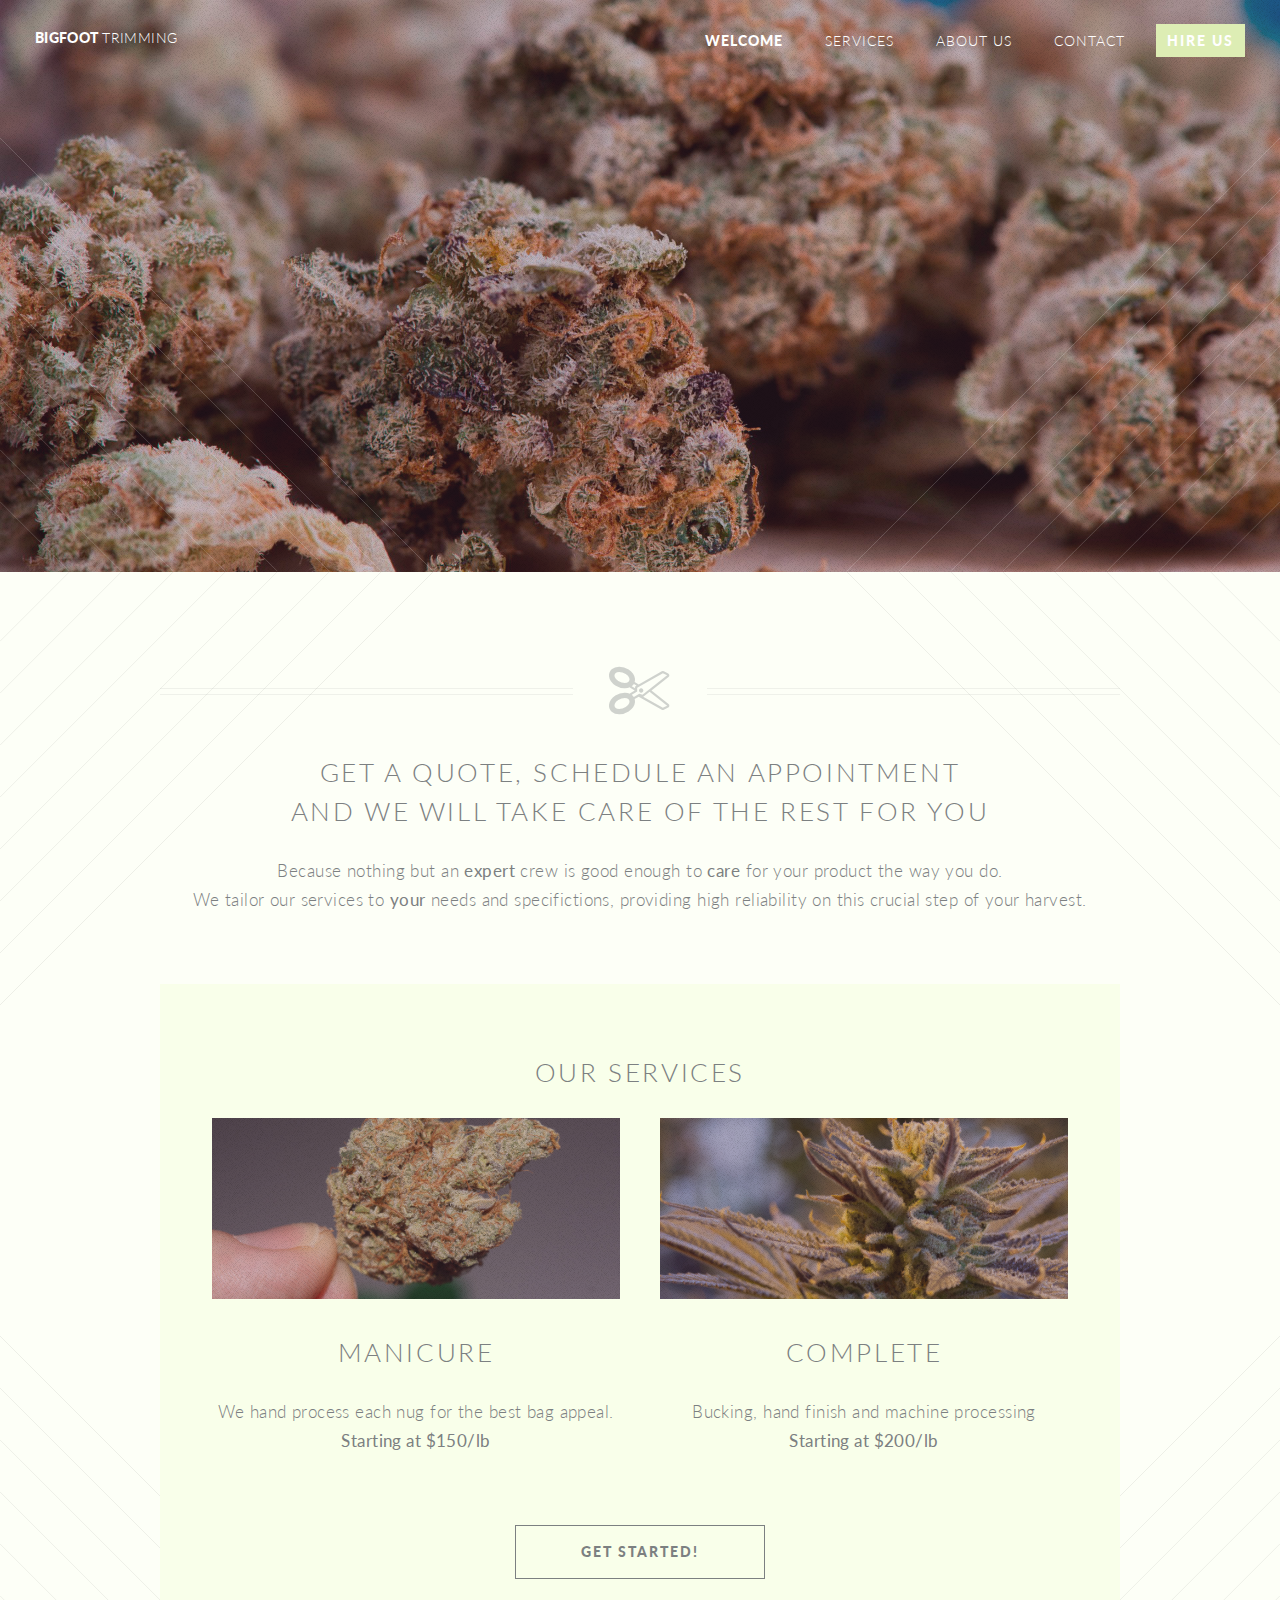
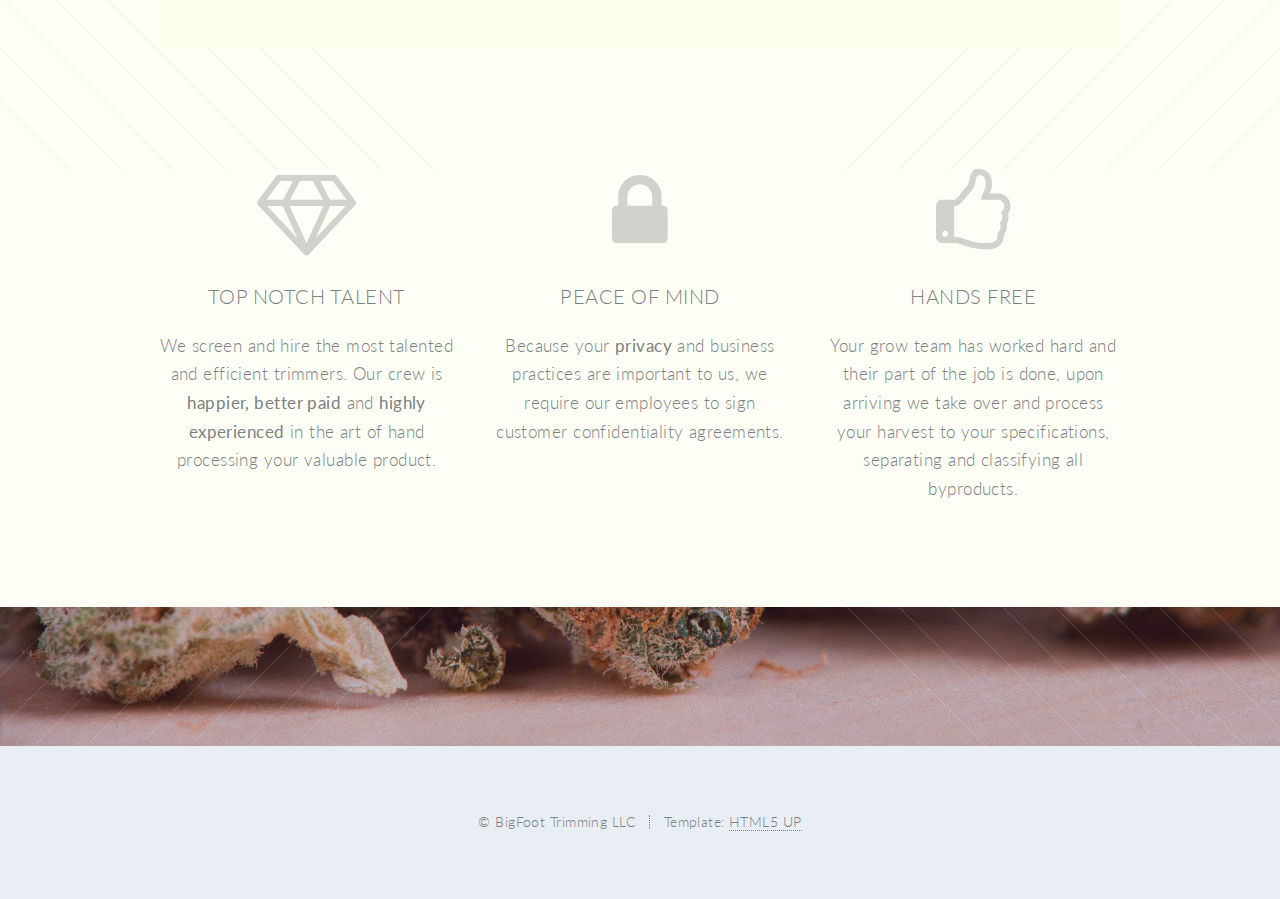
==== index.html @ 35a80840 "website upload 1" ====
<!DOCTYPE HTML>
<!--
	Twenty by HTML5 UP
	html5up.net | @ajlkn
	Free for personal and commercial use under the CCA 3.0 license (html5up.net/license)
-->
<html>
	<head>
		<title>BIGFOOT Trimming</title>
		<meta charset="utf-8" />
		<meta name="viewport" content="width=device-width, initial-scale=1" />
		<!--[if lte IE 8]><script src="assets/js/ie/html5shiv.js"></script><![endif]-->
		<link rel="stylesheet" href="assets/css/main.css" />
		<!--[if lte IE 8]><link rel="stylesheet" href="assets/css/ie8.css" /><![endif]-->
		<!--[if lte IE 9]><link rel="stylesheet" href="assets/css/ie9.css" /><![endif]-->
	</head>
	<body class="index">
		<div id="page-wrapper">

			<!-- Header -->
				<header id="header" class="alt">
					<h1 id="logo"><a href="index.html">BIGFOOT <span>Trimming</span></a></h1>
					<nav id="nav">
						<ul>
                            <li class="current"><a href="index.html">Welcome</a></li>
							<li class="current2"><a href="services.html">Services</a></li>
                            <li class="current2"><a href="about.html">About Us</a></li>
                            <li class="current2"><a href="contact.html">Contact</a></li>
<!--
							<li class="submenu">
								<a href="#">Layouts</a>
								<ul>
									<li><a href="left-sidebar.html">Left Sidebar</a></li>
									<li><a href="right-sidebar.html">Right Sidebar</a></li>
									<li><a href="no-sidebar.html">No Sidebar</a></li>
									<li><a href="contact.html">Contact</a></li>
									<li class="submenu">
										<a href="#">Submenu</a>
										<ul>
											<li><a href="#">Dolore Sed</a></li>
											<li><a href="#">Consequat</a></li>
											<li><a href="#">Lorem Magna</a></li>
											<li><a href="#">Sed Magna</a></li>
											<li><a href="#">Ipsum Nisl</a></li>
										</ul>
									</li>
								</ul>
							</li>
-->
							<li><a href="contact.html" class="button special">Hire Us</a></li>
						</ul>
					</nav>
				</header>

			<!-- Banner -->
				<section id="banner">

					<!--
						".inner" is set up as an inline-block so it automatically expands
						in both directions to fit whatever's inside it. This means it won't
						automatically wrap lines, so be sure to use line breaks where
						appropriate (<br />).
					-->
					<div class="inner">

						<header>
							<h2>BIGFOOT Trimming</h2>
						</header>
						<p>Mobile Trimming Crew
						<br />
						Efficiency, Quality, Care
						<br />
						</p>
						<footer>
							<ul class="buttons vertical">
								<li><a href="#main" class="button fit scrolly">Tell Me More</a></li>
							</ul>
						</footer>

					</div>

				</section>

			<!-- Main -->
				<article id="main">

					<header class="special container">
						<span class="icon fa-scissors"></span>
						<h2>Get a quote, Schedule an appointment 
						<br />
						and we will take care of the rest for you</h2>
						<p>Because nothing but an <strong>expert</strong> crew is good enough to <strong>care</strong> for your product the way you do.
						<br />
						We tailor our services to <strong>your</strong> needs and specifictions, providing high reliability on this crucial step of your harvest.
						<br />
                        
						</p>
					</header>


<!-- Three -->
						<section class="wrapper style3 container special">
                            

							<header class="alt">
								<h2>Our services</h2>

							</header>    

							<div class="row">
								<div class="6u 12u(narrower)">

									<section>
										<a href="services.html" class="image featured"><img src="images/pic01.jpg" alt="" /></a>
										<header>
											<h2>Manicure</h2>
										</header>
										<p>We hand process each nug for the best bag appeal.
                                        <br /> <b>Starting at $150/lb</b></p>
									</section>

								</div>
								<div class="6u 12u(narrower)">

									<section>
										<a href="services.html" class="image featured"><img src="images/pic02.jpg" alt="" /></a>
										<header>
											<h2>Complete</h2>
										</header>
										<p>Bucking, hand finish and machine processing
                                        <br /> <b>Starting at $200/lb</b></p>
									</section>

								</div>
							</div>
							

							<footer class="major">
								<ul class="buttons">
									<li><a href="services.html" class="button">Get Started!</a></li>
								</ul>
							</footer>

						</section>

				</article>

					


					<!-- Two -->
						<section class="wrapper style1 container special">
							<div class="row">
								<div class="4u 12u(narrower)">

									<section>
										<span class="icon featured fa-diamond"></span>
										<header>
											<h3>Top notch talent</h3>
										</header>
										<p>We screen and hire the most talented and efficient trimmers. Our crew is
                                            <strong>happier, better paid</strong> and <strong>highly experienced</strong> in the art of hand processing your valuable product.</p>
									</section>

								</div>
								<div class="4u 12u(narrower)">

									<section>
										<span class="icon featured fa-lock"></span>
										<header>
											<h3>Peace of mind</h3>
										</header>
										<p>Because your <strong>privacy</strong> and business practices are important to us, we require our employees to sign customer confidentiality agreements. </p>
									</section>

								</div>
								<div class="4u 12u(narrower)">

									<section>
										<span class="icon featured fa-thumbs-o-up"></span>
										<header>
											<h3>Hands Free</h3>
										</header>
										<p>Your grow team has worked hard and their part of the job is done, upon arriving we take over and process your harvest to your specifications, separating and classifying all byproducts.</p>
									</section>

								</div>
							</div>
						</section>
					<!-- One -->
<!--
						<section class="wrapper style2 container special-alt">
							<div class="row 50%">
								<div class="8u 12u(narrower)">

									<header>
										<h2>Behold the <strong>icons</strong> that visualize what you’re all about. or just take up space. your call bro.</h2>
									</header>
									<p>Sed tristique purus vitae volutpat ultrices. Aliquam eu elit eget arcu comteger ut fermentum lorem. Lorem ipsum dolor sit amet. Sed tristique purus vitae volutpat ultrices. eu elit eget commodo. Sed tristique purus vitae volutpat ultrices. Aliquam eu elit eget arcu commodo.</p>
									<footer>
										<ul class="buttons">
											<li><a href="#" class="button">Find Out More</a></li>
										</ul>
									</footer>

								</div>
								<div class="4u 12u(narrower) important(narrower)">

									<ul class="featured-icons">
										<li><span class="icon fa-clock-o"><span class="label">Feature 1</span></span></li>
										<li><span class="icon fa-volume-up"><span class="label">Feature 2</span></span></li>
										<li><span class="icon fa-laptop"><span class="label">Feature 3</span></span></li>
										<li><span class="icon fa-inbox"><span class="label">Feature 4</span></span></li>
										<li><span class="icon fa-lock"><span class="label">Feature 5</span></span></li>
										<li><span class="icon fa-cog"><span class="label">Feature 6</span></span></li>
									</ul>

								</div>
							</div>
						</section>
-->


			<!-- CTA -->
				<section id="cta">

<!--
					<header>
						<h2>Ready to do <strong>something</strong>?</h2>
						<p>Proin a ullamcorper elit, et sagittis turpis integer ut fermentum.</p>
					</header>
					<footer>
						<ul class="buttons">
							<li><a href="#" class="button special">Take My Money</a></li>
							<li><a href="#" class="button">LOL Wut</a></li>
						</ul>
					</footer>
-->

				</section>

			<!-- Footer -->
				<footer id="footer">
<!--

					<ul class="icons">
						<li><a href="#" class="icon circle fa-twitter"><span class="label">Twitter</span></a></li>
						<li><a href="#" class="icon circle fa-facebook"><span class="label">Facebook</span></a></li>
						<li><a href="#" class="icon circle fa-google-plus"><span class="label">Google+</span></a></li>
						<li><a href="#" class="icon circle fa-github"><span class="label">Github</span></a></li>
						<li><a href="#" class="icon circle fa-dribbble"><span class="label">Dribbble</span></a></li>
					</ul>
-->

					<ul class="copyright">
						<li>&copy; BigFoot Trimming LLC </li><li> Template: <a href="http://html5up.net">HTML5 UP</a></li>
					</ul>

				</footer>

		</div>

		<!-- Scripts -->
			<script src="assets/js/jquery.min.js"></script>
			<script src="assets/js/jquery.dropotron.min.js"></script>
			<script src="assets/js/jquery.scrolly.min.js"></script>
			<script src="assets/js/jquery.scrollgress.min.js"></script>
			<script src="assets/js/skel.min.js"></script>
			<script src="assets/js/util.js"></script>
			<!--[if lte IE 8]><script src="assets/js/ie/respond.min.js"></script><![endif]-->
			<script src="assets/js/main.js"></script>

	</body>
</html>
---- assets/css/main.css ----
@import url("font-awesome.min.css");
@import url("https://fonts.googleapis.com/css?family=Lato:300,400,900");

/*
	Twenty by HTML5 UP
	html5up.net | @ajlkn
	Free for personal and commercial use under the CCA 3.0 license (html5up.net/license)
*/

/* Reset */

	html, body, div, span, applet, object, iframe, h1, h2, h3, h4, h5, h6, p, blockquote, pre, a, abbr, acronym, address, big, cite, code, del, dfn, em, img, ins, kbd, q, s, samp, small, strike, strong, sub, sup, tt, var, b, u, i, center, dl, dt, dd, ol, ul, li, fieldset, form, label, legend, table, caption, tbody, tfoot, thead, tr, th, td, article, aside, canvas, details, embed, figure, figcaption, footer, header, hgroup, menu, nav, output, ruby, section, summary, time, mark, audio, video {
		margin: 0;
		padding: 0;
		border: 0;
		font-size: 100%;
		font: inherit;
		vertical-align: baseline;
	}

	article, aside, details, figcaption, figure, footer, header, hgroup, menu, nav, section {
		display: block;
	}

	body {
		line-height: 1;
	}

	ol, ul {
		list-style: none;
	}

	blockquote, q {
		quotes: none;
	}

	blockquote:before, blockquote:after, q:before, q:after {
		content: '';
		content: none;
	}

	table {
		border-collapse: collapse;
		border-spacing: 0;
	}

	body {
		-webkit-text-size-adjust: none;
	}

/* Box Model */

	*, *:before, *:after {
		-moz-box-sizing: border-box;
		-webkit-box-sizing: border-box;
		box-sizing: border-box;
	}

/* Containers */

	.container {
		margin-left: auto;
		margin-right: auto;
	}

	.container.\31 25\25 {
		width: 100%;
		max-width: 1750px;
		min-width: 1400px;
	}

	.container.\37 5\25 {
		width: 1050px;
	}

	.container.\35 0\25 {
		width: 700px;
	}

	.container.\32 5\25 {
		width: 350px;
	}

	.container {
		width: 1400px;
	}

	@media screen and (max-width: 1680px) {

		.container.\31 25\25 {
			width: 100%;
			max-width: 1500px;
			min-width: 1200px;
		}

		.container.\37 5\25 {
			width: 900px;
		}

		.container.\35 0\25 {
			width: 600px;
		}

		.container.\32 5\25 {
			width: 300px;
		}

		.container {
			width: 1200px;
		}

	}

	@media screen and (max-width: 1280px) {

		.container.\31 25\25 {
			width: 100%;
			max-width: 1200px;
			min-width: 960px;
		}

		.container.\37 5\25 {
			width: 720px;
		}

		.container.\35 0\25 {
			width: 480px;
		}

		.container.\32 5\25 {
			width: 240px;
		}

		.container {
			width: 960px;
		}

	}

	@media screen and (max-width: 980px) {

		.container.\31 25\25 {
			width: 100%;
			max-width: 118.75%;
			min-width: 95%;
		}

		.container.\37 5\25 {
			width: 71.25%;
		}

		.container.\35 0\25 {
			width: 47.5%;
		}

		.container.\32 5\25 {
			width: 23.75%;
		}

		.container {
			width: 95%;
		}

	}

	@media screen and (max-width: 840px) {

		.container.\31 25\25 {
			width: 100%;
			max-width: 118.75%;
			min-width: 95%;
		}

		.container.\37 5\25 {
			width: 71.25%;
		}

		.container.\35 0\25 {
			width: 47.5%;
		}

		.container.\32 5\25 {
			width: 23.75%;
		}

		.container {
			width: 95% !important;
		}

	}

	@media screen and (max-width: 736px) {

		.container.\31 25\25 {
			width: 100%;
			max-width: 125%;
			min-width: 100%;
		}

		.container.\37 5\25 {
			width: 75%;
		}

		.container.\35 0\25 {
			width: 50%;
		}

		.container.\32 5\25 {
			width: 25%;
		}

		.container {
			width: 100% !important;
		}

	}

/* Grid */

	.row {
		border-bottom: solid 1px transparent;
		-moz-box-sizing: border-box;
		-webkit-box-sizing: border-box;
		box-sizing: border-box;
	}

	.row > * {
		float: left;
		-moz-box-sizing: border-box;
		-webkit-box-sizing: border-box;
		box-sizing: border-box;
	}

	.row:after, .row:before {
		content: '';
		display: block;
		clear: both;
		height: 0;
	}

	.row.uniform > * > :first-child {
		margin-top: 0;
	}

	.row.uniform > * > :last-child {
		margin-bottom: 0;
	}

	.row.\30 \25 > * {
		padding: 0px 0 0 0px;
	}

	.row.\30 \25 {
		margin: 0px 0 -1px 0px;
	}

	.row.uniform.\30 \25 > * {
		padding: 0px 0 0 0px;
	}

	.row.uniform.\30 \25 {
		margin: 0px 0 -1px 0px;
	}

	.row > * {
		padding: 50px 0 0 50px;
	}

	.row {
		margin: -50px 0 -1px -50px;
	}

	.row.uniform > * {
		padding: 50px 0 0 50px;
	}

	.row.uniform {
		margin: -50px 0 -1px -50px;
	}

	.row.\32 00\25 > * {
		padding: 100px 0 0 100px;
	}

	.row.\32 00\25 {
		margin: -100px 0 -1px -100px;
	}

	.row.uniform.\32 00\25 > * {
		padding: 100px 0 0 100px;
	}

	.row.uniform.\32 00\25 {
		margin: -100px 0 -1px -100px;
	}

	.row.\31 50\25 > * {
		padding: 75px 0 0 75px;
	}

	.row.\31 50\25 {
		margin: -75px 0 -1px -75px;
	}

	.row.uniform.\31 50\25 > * {
		padding: 75px 0 0 75px;
	}

	.row.uniform.\31 50\25 {
		margin: -75px 0 -1px -75px;
	}

	.row.\35 0\25 > * {
		padding: 25px 0 0 25px;
	}

	.row.\35 0\25 {
		margin: -25px 0 -1px -25px;
	}

	.row.uniform.\35 0\25 > * {
		padding: 25px 0 0 25px;
	}

	.row.uniform.\35 0\25 {
		margin: -25px 0 -1px -25px;
	}

	.row.\32 5\25 > * {
		padding: 12.5px 0 0 12.5px;
	}

	.row.\32 5\25 {
		margin: -12.5px 0 -1px -12.5px;
	}

	.row.uniform.\32 5\25 > * {
		padding: 12.5px 0 0 12.5px;
	}

	.row.uniform.\32 5\25 {
		margin: -12.5px 0 -1px -12.5px;
	}

	.\31 2u, .\31 2u\24 {
		width: 100%;
		clear: none;
		margin-left: 0;
	}

	.\31 1u, .\31 1u\24 {
		width: 91.6666666667%;
		clear: none;
		margin-left: 0;
	}

	.\31 0u, .\31 0u\24 {
		width: 83.3333333333%;
		clear: none;
		margin-left: 0;
	}

	.\39 u, .\39 u\24 {
		width: 75%;
		clear: none;
		margin-left: 0;
	}

	.\38 u, .\38 u\24 {
		width: 66.6666666667%;
		clear: none;
		margin-left: 0;
	}

	.\37 u, .\37 u\24 {
		width: 58.3333333333%;
		clear: none;
		margin-left: 0;
	}

	.\36 u, .\36 u\24 {
		width: 50%;
		clear: none;
		margin-left: 0;
	}

	.\35 u, .\35 u\24 {
		width: 41.6666666667%;
		clear: none;
		margin-left: 0;
	}

	.\34 u, .\34 u\24 {
		width: 33.3333333333%;
		clear: none;
		margin-left: 0;
	}

	.\33 u, .\33 u\24 {
		width: 25%;
		clear: none;
		margin-left: 0;
	}

	.\32 u, .\32 u\24 {
		width: 16.6666666667%;
		clear: none;
		margin-left: 0;
	}

	.\31 u, .\31 u\24 {
		width: 8.3333333333%;
		clear: none;
		margin-left: 0;
	}

	.\31 2u\24 + *,
	.\31 1u\24 + *,
	.\31 0u\24 + *,
	.\39 u\24 + *,
	.\38 u\24 + *,
	.\37 u\24 + *,
	.\36 u\24 + *,
	.\35 u\24 + *,
	.\34 u\24 + *,
	.\33 u\24 + *,
	.\32 u\24 + *,
	.\31 u\24 + * {
		clear: left;
	}

	.\-11u {
		margin-left: 91.66667%;
	}

	.\-10u {
		margin-left: 83.33333%;
	}

	.\-9u {
		margin-left: 75%;
	}

	.\-8u {
		margin-left: 66.66667%;
	}

	.\-7u {
		margin-left: 58.33333%;
	}

	.\-6u {
		margin-left: 50%;
	}

	.\-5u {
		margin-left: 41.66667%;
	}

	.\-4u {
		margin-left: 33.33333%;
	}

	.\-3u {
		margin-left: 25%;
	}

	.\-2u {
		margin-left: 16.66667%;
	}

	.\-1u {
		margin-left: 8.33333%;
	}

	@media screen and (max-width: 1680px) {

		.row > * {
			padding: 40px 0 0 40px;
		}

		.row {
			margin: -40px 0 -1px -40px;
		}

		.row.uniform > * {
			padding: 40px 0 0 40px;
		}

		.row.uniform {
			margin: -40px 0 -1px -40px;
		}

		.row.\32 00\25 > * {
			padding: 80px 0 0 80px;
		}

		.row.\32 00\25 {
			margin: -80px 0 -1px -80px;
		}

		.row.uniform.\32 00\25 > * {
			padding: 80px 0 0 80px;
		}

		.row.uniform.\32 00\25 {
			margin: -80px 0 -1px -80px;
		}

		.row.\31 50\25 > * {
			padding: 60px 0 0 60px;
		}

		.row.\31 50\25 {
			margin: -60px 0 -1px -60px;
		}

		.row.uniform.\31 50\25 > * {
			padding: 60px 0 0 60px;
		}

		.row.uniform.\31 50\25 {
			margin: -60px 0 -1px -60px;
		}

		.row.\35 0\25 > * {
			padding: 20px 0 0 20px;
		}

		.row.\35 0\25 {
			margin: -20px 0 -1px -20px;
		}

		.row.uniform.\35 0\25 > * {
			padding: 20px 0 0 20px;
		}

		.row.uniform.\35 0\25 {
			margin: -20px 0 -1px -20px;
		}

		.row.\32 5\25 > * {
			padding: 10px 0 0 10px;
		}

		.row.\32 5\25 {
			margin: -10px 0 -1px -10px;
		}

		.row.uniform.\32 5\25 > * {
			padding: 10px 0 0 10px;
		}

		.row.uniform.\32 5\25 {
			margin: -10px 0 -1px -10px;
		}

		.\31 2u\28wide\29, .\31 2u\24\28wide\29 {
			width: 100%;
			clear: none;
			margin-left: 0;
		}

		.\31 1u\28wide\29, .\31 1u\24\28wide\29 {
			width: 91.6666666667%;
			clear: none;
			margin-left: 0;
		}

		.\31 0u\28wide\29, .\31 0u\24\28wide\29 {
			width: 83.3333333333%;
			clear: none;
			margin-left: 0;
		}

		.\39 u\28wide\29, .\39 u\24\28wide\29 {
			width: 75%;
			clear: none;
			margin-left: 0;
		}

		.\38 u\28wide\29, .\38 u\24\28wide\29 {
			width: 66.6666666667%;
			clear: none;
			margin-left: 0;
		}

		.\37 u\28wide\29, .\37 u\24\28wide\29 {
			width: 58.3333333333%;
			clear: none;
			margin-left: 0;
		}

		.\36 u\28wide\29, .\36 u\24\28wide\29 {
			width: 50%;
			clear: none;
			margin-left: 0;
		}

		.\35 u\28wide\29, .\35 u\24\28wide\29 {
			width: 41.6666666667%;
			clear: none;
			margin-left: 0;
		}

		.\34 u\28wide\29, .\34 u\24\28wide\29 {
			width: 33.3333333333%;
			clear: none;
			margin-left: 0;
		}

		.\33 u\28wide\29, .\33 u\24\28wide\29 {
			width: 25%;
			clear: none;
			margin-left: 0;
		}

		.\32 u\28wide\29, .\32 u\24\28wide\29 {
			width: 16.6666666667%;
			clear: none;
			margin-left: 0;
		}

		.\31 u\28wide\29, .\31 u\24\28wide\29 {
			width: 8.3333333333%;
			clear: none;
			margin-left: 0;
		}

		.\31 2u\24\28wide\29 + *,
		.\31 1u\24\28wide\29 + *,
		.\31 0u\24\28wide\29 + *,
		.\39 u\24\28wide\29 + *,
		.\38 u\24\28wide\29 + *,
		.\37 u\24\28wide\29 + *,
		.\36 u\24\28wide\29 + *,
		.\35 u\24\28wide\29 + *,
		.\34 u\24\28wide\29 + *,
		.\33 u\24\28wide\29 + *,
		.\32 u\24\28wide\29 + *,
		.\31 u\24\28wide\29 + * {
			clear: left;
		}

		.\-11u\28wide\29 {
			margin-left: 91.66667%;
		}

		.\-10u\28wide\29 {
			margin-left: 83.33333%;
		}

		.\-9u\28wide\29 {
			margin-left: 75%;
		}

		.\-8u\28wide\29 {
			margin-left: 66.66667%;
		}

		.\-7u\28wide\29 {
			margin-left: 58.33333%;
		}

		.\-6u\28wide\29 {
			margin-left: 50%;
		}

		.\-5u\28wide\29 {
			margin-left: 41.66667%;
		}

		.\-4u\28wide\29 {
			margin-left: 33.33333%;
		}

		.\-3u\28wide\29 {
			margin-left: 25%;
		}

		.\-2u\28wide\29 {
			margin-left: 16.66667%;
		}

		.\-1u\28wide\29 {
			margin-left: 8.33333%;
		}

	}

	@media screen and (max-width: 1280px) {

		.row > * {
			padding: 40px 0 0 40px;
		}

		.row {
			margin: -40px 0 -1px -40px;
		}

		.row.uniform > * {
			padding: 40px 0 0 40px;
		}

		.row.uniform {
			margin: -40px 0 -1px -40px;
		}

		.row.\32 00\25 > * {
			padding: 80px 0 0 80px;
		}

		.row.\32 00\25 {
			margin: -80px 0 -1px -80px;
		}

		.row.uniform.\32 00\25 > * {
			padding: 80px 0 0 80px;
		}

		.row.uniform.\32 00\25 {
			margin: -80px 0 -1px -80px;
		}

		.row.\31 50\25 > * {
			padding: 60px 0 0 60px;
		}

		.row.\31 50\25 {
			margin: -60px 0 -1px -60px;
		}

		.row.uniform.\31 50\25 > * {
			padding: 60px 0 0 60px;
		}

		.row.uniform.\31 50\25 {
			margin: -60px 0 -1px -60px;
		}

		.row.\35 0\25 > * {
			padding: 20px 0 0 20px;
		}

		.row.\35 0\25 {
			margin: -20px 0 -1px -20px;
		}

		.row.uniform.\35 0\25 > * {
			padding: 20px 0 0 20px;
		}

		.row.uniform.\35 0\25 {
			margin: -20px 0 -1px -20px;
		}

		.row.\32 5\25 > * {
			padding: 10px 0 0 10px;
		}

		.row.\32 5\25 {
			margin: -10px 0 -1px -10px;
		}

		.row.uniform.\32 5\25 > * {
			padding: 10px 0 0 10px;
		}

		.row.uniform.\32 5\25 {
			margin: -10px 0 -1px -10px;
		}

		.\31 2u\28normal\29, .\31 2u\24\28normal\29 {
			width: 100%;
			clear: none;
			margin-left: 0;
		}

		.\31 1u\28normal\29, .\31 1u\24\28normal\29 {
			width: 91.6666666667%;
			clear: none;
			margin-left: 0;
		}

		.\31 0u\28normal\29, .\31 0u\24\28normal\29 {
			width: 83.3333333333%;
			clear: none;
			margin-left: 0;
		}

		.\39 u\28normal\29, .\39 u\24\28normal\29 {
			width: 75%;
			clear: none;
			margin-left: 0;
		}

		.\38 u\28normal\29, .\38 u\24\28normal\29 {
			width: 66.6666666667%;
			clear: none;
			margin-left: 0;
		}

		.\37 u\28normal\29, .\37 u\24\28normal\29 {
			width: 58.3333333333%;
			clear: none;
			margin-left: 0;
		}

		.\36 u\28normal\29, .\36 u\24\28normal\29 {
			width: 50%;
			clear: none;
			margin-left: 0;
		}

		.\35 u\28normal\29, .\35 u\24\28normal\29 {
			width: 41.6666666667%;
			clear: none;
			margin-left: 0;
		}

		.\34 u\28normal\29, .\34 u\24\28normal\29 {
			width: 33.3333333333%;
			clear: none;
			margin-left: 0;
		}

		.\33 u\28normal\29, .\33 u\24\28normal\29 {
			width: 25%;
			clear: none;
			margin-left: 0;
		}

		.\32 u\28normal\29, .\32 u\24\28normal\29 {
			width: 16.6666666667%;
			clear: none;
			margin-left: 0;
		}

		.\31 u\28normal\29, .\31 u\24\28normal\29 {
			width: 8.3333333333%;
			clear: none;
			margin-left: 0;
		}

		.\31 2u\24\28normal\29 + *,
		.\31 1u\24\28normal\29 + *,
		.\31 0u\24\28normal\29 + *,
		.\39 u\24\28normal\29 + *,
		.\38 u\24\28normal\29 + *,
		.\37 u\24\28normal\29 + *,
		.\36 u\24\28normal\29 + *,
		.\35 u\24\28normal\29 + *,
		.\34 u\24\28normal\29 + *,
		.\33 u\24\28normal\29 + *,
		.\32 u\24\28normal\29 + *,
		.\31 u\24\28normal\29 + * {
			clear: left;
		}

		.\-11u\28normal\29 {
			margin-left: 91.66667%;
		}

		.\-10u\28normal\29 {
			margin-left: 83.33333%;
		}

		.\-9u\28normal\29 {
			margin-left: 75%;
		}

		.\-8u\28normal\29 {
			margin-left: 66.66667%;
		}

		.\-7u\28normal\29 {
			margin-left: 58.33333%;
		}

		.\-6u\28normal\29 {
			margin-left: 50%;
		}

		.\-5u\28normal\29 {
			margin-left: 41.66667%;
		}

		.\-4u\28normal\29 {
			margin-left: 33.33333%;
		}

		.\-3u\28normal\29 {
			margin-left: 25%;
		}

		.\-2u\28normal\29 {
			margin-left: 16.66667%;
		}

		.\-1u\28normal\29 {
			margin-left: 8.33333%;
		}

	}

	@media screen and (max-width: 980px) {

		.row > * {
			padding: 30px 0 0 30px;
		}

		.row {
			margin: -30px 0 -1px -30px;
		}

		.row.uniform > * {
			padding: 30px 0 0 30px;
		}

		.row.uniform {
			margin: -30px 0 -1px -30px;
		}

		.row.\32 00\25 > * {
			padding: 60px 0 0 60px;
		}

		.row.\32 00\25 {
			margin: -60px 0 -1px -60px;
		}

		.row.uniform.\32 00\25 > * {
			padding: 60px 0 0 60px;
		}

		.row.uniform.\32 00\25 {
			margin: -60px 0 -1px -60px;
		}

		.row.\31 50\25 > * {
			padding: 45px 0 0 45px;
		}

		.row.\31 50\25 {
			margin: -45px 0 -1px -45px;
		}

		.row.uniform.\31 50\25 > * {
			padding: 45px 0 0 45px;
		}

		.row.uniform.\31 50\25 {
			margin: -45px 0 -1px -45px;
		}

		.row.\35 0\25 > * {
			padding: 15px 0 0 15px;
		}

		.row.\35 0\25 {
			margin: -15px 0 -1px -15px;
		}

		.row.uniform.\35 0\25 > * {
			padding: 15px 0 0 15px;
		}

		.row.uniform.\35 0\25 {
			margin: -15px 0 -1px -15px;
		}

		.row.\32 5\25 > * {
			padding: 7.5px 0 0 7.5px;
		}

		.row.\32 5\25 {
			margin: -7.5px 0 -1px -7.5px;
		}

		.row.uniform.\32 5\25 > * {
			padding: 7.5px 0 0 7.5px;
		}

		.row.uniform.\32 5\25 {
			margin: -7.5px 0 -1px -7.5px;
		}

		.\31 2u\28narrow\29, .\31 2u\24\28narrow\29 {
			width: 100%;
			clear: none;
			margin-left: 0;
		}

		.\31 1u\28narrow\29, .\31 1u\24\28narrow\29 {
			width: 91.6666666667%;
			clear: none;
			margin-left: 0;
		}

		.\31 0u\28narrow\29, .\31 0u\24\28narrow\29 {
			width: 83.3333333333%;
			clear: none;
			margin-left: 0;
		}

		.\39 u\28narrow\29, .\39 u\24\28narrow\29 {
			width: 75%;
			clear: none;
			margin-left: 0;
		}

		.\38 u\28narrow\29, .\38 u\24\28narrow\29 {
			width: 66.6666666667%;
			clear: none;
			margin-left: 0;
		}

		.\37 u\28narrow\29, .\37 u\24\28narrow\29 {
			width: 58.3333333333%;
			clear: none;
			margin-left: 0;
		}

		.\36 u\28narrow\29, .\36 u\24\28narrow\29 {
			width: 50%;
			clear: none;
			margin-left: 0;
		}

		.\35 u\28narrow\29, .\35 u\24\28narrow\29 {
			width: 41.6666666667%;
			clear: none;
			margin-left: 0;
		}

		.\34 u\28narrow\29, .\34 u\24\28narrow\29 {
			width: 33.3333333333%;
			clear: none;
			margin-left: 0;
		}

		.\33 u\28narrow\29, .\33 u\24\28narrow\29 {
			width: 25%;
			clear: none;
			margin-left: 0;
		}

		.\32 u\28narrow\29, .\32 u\24\28narrow\29 {
			width: 16.6666666667%;
			clear: none;
			margin-left: 0;
		}

		.\31 u\28narrow\29, .\31 u\24\28narrow\29 {
			width: 8.3333333333%;
			clear: none;
			margin-left: 0;
		}

		.\31 2u\24\28narrow\29 + *,
		.\31 1u\24\28narrow\29 + *,
		.\31 0u\24\28narrow\29 + *,
		.\39 u\24\28narrow\29 + *,
		.\38 u\24\28narrow\29 + *,
		.\37 u\24\28narrow\29 + *,
		.\36 u\24\28narrow\29 + *,
		.\35 u\24\28narrow\29 + *,
		.\34 u\24\28narrow\29 + *,
		.\33 u\24\28narrow\29 + *,
		.\32 u\24\28narrow\29 + *,
		.\31 u\24\28narrow\29 + * {
			clear: left;
		}

		.\-11u\28narrow\29 {
			margin-left: 91.66667%;
		}

		.\-10u\28narrow\29 {
			margin-left: 83.33333%;
		}

		.\-9u\28narrow\29 {
			margin-left: 75%;
		}

		.\-8u\28narrow\29 {
			margin-left: 66.66667%;
		}

		.\-7u\28narrow\29 {
			margin-left: 58.33333%;
		}

		.\-6u\28narrow\29 {
			margin-left: 50%;
		}

		.\-5u\28narrow\29 {
			margin-left: 41.66667%;
		}

		.\-4u\28narrow\29 {
			margin-left: 33.33333%;
		}

		.\-3u\28narrow\29 {
			margin-left: 25%;
		}

		.\-2u\28narrow\29 {
			margin-left: 16.66667%;
		}

		.\-1u\28narrow\29 {
			margin-left: 8.33333%;
		}

	}

	@media screen and (max-width: 840px) {

		.row > * {
			padding: 30px 0 0 30px;
		}

		.row {
			margin: -30px 0 -1px -30px;
		}

		.row.uniform > * {
			padding: 30px 0 0 30px;
		}

		.row.uniform {
			margin: -30px 0 -1px -30px;
		}

		.row.\32 00\25 > * {
			padding: 60px 0 0 60px;
		}

		.row.\32 00\25 {
			margin: -60px 0 -1px -60px;
		}

		.row.uniform.\32 00\25 > * {
			padding: 60px 0 0 60px;
		}

		.row.uniform.\32 00\25 {
			margin: -60px 0 -1px -60px;
		}

		.row.\31 50\25 > * {
			padding: 45px 0 0 45px;
		}

		.row.\31 50\25 {
			margin: -45px 0 -1px -45px;
		}

		.row.uniform.\31 50\25 > * {
			padding: 45px 0 0 45px;
		}

		.row.uniform.\31 50\25 {
			margin: -45px 0 -1px -45px;
		}

		.row.\35 0\25 > * {
			padding: 15px 0 0 15px;
		}

		.row.\35 0\25 {
			margin: -15px 0 -1px -15px;
		}

		.row.uniform.\35 0\25 > * {
			padding: 15px 0 0 15px;
		}

		.row.uniform.\35 0\25 {
			margin: -15px 0 -1px -15px;
		}

		.row.\32 5\25 > * {
			padding: 7.5px 0 0 7.5px;
		}

		.row.\32 5\25 {
			margin: -7.5px 0 -1px -7.5px;
		}

		.row.uniform.\32 5\25 > * {
			padding: 7.5px 0 0 7.5px;
		}

		.row.uniform.\32 5\25 {
			margin: -7.5px 0 -1px -7.5px;
		}

		.\31 2u\28narrower\29, .\31 2u\24\28narrower\29 {
			width: 100%;
			clear: none;
			margin-left: 0;
		}

		.\31 1u\28narrower\29, .\31 1u\24\28narrower\29 {
			width: 91.6666666667%;
			clear: none;
			margin-left: 0;
		}

		.\31 0u\28narrower\29, .\31 0u\24\28narrower\29 {
			width: 83.3333333333%;
			clear: none;
			margin-left: 0;
		}

		.\39 u\28narrower\29, .\39 u\24\28narrower\29 {
			width: 75%;
			clear: none;
			margin-left: 0;
		}

		.\38 u\28narrower\29, .\38 u\24\28narrower\29 {
			width: 66.6666666667%;
			clear: none;
			margin-left: 0;
		}

		.\37 u\28narrower\29, .\37 u\24\28narrower\29 {
			width: 58.3333333333%;
			clear: none;
			margin-left: 0;
		}

		.\36 u\28narrower\29, .\36 u\24\28narrower\29 {
			width: 50%;
			clear: none;
			margin-left: 0;
		}

		.\35 u\28narrower\29, .\35 u\24\28narrower\29 {
			width: 41.6666666667%;
			clear: none;
			margin-left: 0;
		}

		.\34 u\28narrower\29, .\34 u\24\28narrower\29 {
			width: 33.3333333333%;
			clear: none;
			margin-left: 0;
		}

		.\33 u\28narrower\29, .\33 u\24\28narrower\29 {
			width: 25%;
			clear: none;
			margin-left: 0;
		}

		.\32 u\28narrower\29, .\32 u\24\28narrower\29 {
			width: 16.6666666667%;
			clear: none;
			margin-left: 0;
		}

		.\31 u\28narrower\29, .\31 u\24\28narrower\29 {
			width: 8.3333333333%;
			clear: none;
			margin-left: 0;
		}

		.\31 2u\24\28narrower\29 + *,
		.\31 1u\24\28narrower\29 + *,
		.\31 0u\24\28narrower\29 + *,
		.\39 u\24\28narrower\29 + *,
		.\38 u\24\28narrower\29 + *,
		.\37 u\24\28narrower\29 + *,
		.\36 u\24\28narrower\29 + *,
		.\35 u\24\28narrower\29 + *,
		.\34 u\24\28narrower\29 + *,
		.\33 u\24\28narrower\29 + *,
		.\32 u\24\28narrower\29 + *,
		.\31 u\24\28narrower\29 + * {
			clear: left;
		}

		.\-11u\28narrower\29 {
			margin-left: 91.66667%;
		}

		.\-10u\28narrower\29 {
			margin-left: 83.33333%;
		}

		.\-9u\28narrower\29 {
			margin-left: 75%;
		}

		.\-8u\28narrower\29 {
			margin-left: 66.66667%;
		}

		.\-7u\28narrower\29 {
			margin-left: 58.33333%;
		}

		.\-6u\28narrower\29 {
			margin-left: 50%;
		}

		.\-5u\28narrower\29 {
			margin-left: 41.66667%;
		}

		.\-4u\28narrower\29 {
			margin-left: 33.33333%;
		}

		.\-3u\28narrower\29 {
			margin-left: 25%;
		}

		.\-2u\28narrower\29 {
			margin-left: 16.66667%;
		}

		.\-1u\28narrower\29 {
			margin-left: 8.33333%;
		}

	}

	@media screen and (max-width: 736px) {

		.row > * {
			padding: 30px 0 0 30px;
		}

		.row {
			margin: -30px 0 -1px -30px;
		}

		.row.uniform > * {
			padding: 30px 0 0 30px;
		}

		.row.uniform {
			margin: -30px 0 -1px -30px;
		}

		.row.\32 00\25 > * {
			padding: 60px 0 0 60px;
		}

		.row.\32 00\25 {
			margin: -60px 0 -1px -60px;
		}

		.row.uniform.\32 00\25 > * {
			padding: 60px 0 0 60px;
		}

		.row.uniform.\32 00\25 {
			margin: -60px 0 -1px -60px;
		}

		.row.\31 50\25 > * {
			padding: 45px 0 0 45px;
		}

		.row.\31 50\25 {
			margin: -45px 0 -1px -45px;
		}

		.row.uniform.\31 50\25 > * {
			padding: 45px 0 0 45px;
		}

		.row.uniform.\31 50\25 {
			margin: -45px 0 -1px -45px;
		}

		.row.\35 0\25 > * {
			padding: 15px 0 0 15px;
		}

		.row.\35 0\25 {
			margin: -15px 0 -1px -15px;
		}

		.row.uniform.\35 0\25 > * {
			padding: 15px 0 0 15px;
		}

		.row.uniform.\35 0\25 {
			margin: -15px 0 -1px -15px;
		}

		.row.\32 5\25 > * {
			padding: 7.5px 0 0 7.5px;
		}

		.row.\32 5\25 {
			margin: -7.5px 0 -1px -7.5px;
		}

		.row.uniform.\32 5\25 > * {
			padding: 7.5px 0 0 7.5px;
		}

		.row.uniform.\32 5\25 {
			margin: -7.5px 0 -1px -7.5px;
		}

		.\31 2u\28mobile\29, .\31 2u\24\28mobile\29 {
			width: 100%;
			clear: none;
			margin-left: 0;
		}

		.\31 1u\28mobile\29, .\31 1u\24\28mobile\29 {
			width: 91.6666666667%;
			clear: none;
			margin-left: 0;
		}

		.\31 0u\28mobile\29, .\31 0u\24\28mobile\29 {
			width: 83.3333333333%;
			clear: none;
			margin-left: 0;
		}

		.\39 u\28mobile\29, .\39 u\24\28mobile\29 {
			width: 75%;
			clear: none;
			margin-left: 0;
		}

		.\38 u\28mobile\29, .\38 u\24\28mobile\29 {
			width: 66.6666666667%;
			clear: none;
			margin-left: 0;
		}

		.\37 u\28mobile\29, .\37 u\24\28mobile\29 {
			width: 58.3333333333%;
			clear: none;
			margin-left: 0;
		}

		.\36 u\28mobile\29, .\36 u\24\28mobile\29 {
			width: 50%;
			clear: none;
			margin-left: 0;
		}

		.\35 u\28mobile\29, .\35 u\24\28mobile\29 {
			width: 41.6666666667%;
			clear: none;
			margin-left: 0;
		}

		.\34 u\28mobile\29, .\34 u\24\28mobile\29 {
			width: 33.3333333333%;
			clear: none;
			margin-left: 0;
		}

		.\33 u\28mobile\29, .\33 u\24\28mobile\29 {
			width: 25%;
			clear: none;
			margin-left: 0;
		}

		.\32 u\28mobile\29, .\32 u\24\28mobile\29 {
			width: 16.6666666667%;
			clear: none;
			margin-left: 0;
		}

		.\31 u\28mobile\29, .\31 u\24\28mobile\29 {
			width: 8.3333333333%;
			clear: none;
			margin-left: 0;
		}

		.\31 2u\24\28mobile\29 + *,
		.\31 1u\24\28mobile\29 + *,
		.\31 0u\24\28mobile\29 + *,
		.\39 u\24\28mobile\29 + *,
		.\38 u\24\28mobile\29 + *,
		.\37 u\24\28mobile\29 + *,
		.\36 u\24\28mobile\29 + *,
		.\35 u\24\28mobile\29 + *,
		.\34 u\24\28mobile\29 + *,
		.\33 u\24\28mobile\29 + *,
		.\32 u\24\28mobile\29 + *,
		.\31 u\24\28mobile\29 + * {
			clear: left;
		}

		.\-11u\28mobile\29 {
			margin-left: 91.66667%;
		}

		.\-10u\28mobile\29 {
			margin-left: 83.33333%;
		}

		.\-9u\28mobile\29 {
			margin-left: 75%;
		}

		.\-8u\28mobile\29 {
			margin-left: 66.66667%;
		}

		.\-7u\28mobile\29 {
			margin-left: 58.33333%;
		}

		.\-6u\28mobile\29 {
			margin-left: 50%;
		}

		.\-5u\28mobile\29 {
			margin-left: 41.66667%;
		}

		.\-4u\28mobile\29 {
			margin-left: 33.33333%;
		}

		.\-3u\28mobile\29 {
			margin-left: 25%;
		}

		.\-2u\28mobile\29 {
			margin-left: 16.66667%;
		}

		.\-1u\28mobile\29 {
			margin-left: 8.33333%;
		}

	}

/* Basic */

	body {
		background: #fdfff7;
	}

		body.is-loading *, body.is-loading *:before, body.is-loading *:after {
			-moz-animation: none !important;
			-webkit-animation: none !important;
			-ms-animation: none !important;
			animation: none !important;
			-moz-transition: none !important;
			-webkit-transition: none !important;
			-ms-transition: none !important;
			transition: none !important;
		}

	body, input, select, textarea {
		color: #7c8081;
		font-family: 'Lato', sans-serif;
		font-size: 15pt;
		font-weight: 300;
		letter-spacing: 0.025em;
		line-height: 1.75em;
	}

	a {
		-moz-transition: color 0.2s ease-in-out, border-color 0.2s ease-in-out, background-color 0.2s ease-in-out;
		-webkit-transition: color 0.2s ease-in-out, border-color 0.2s ease-in-out, background-color 0.2s ease-in-out;
		-ms-transition: color 0.2s ease-in-out, border-color 0.2s ease-in-out, background-color 0.2s ease-in-out;
		transition: color 0.2s ease-in-out, border-color 0.2s ease-in-out, background-color 0.2s ease-in-out;
		color: #3fb1a3;
		text-decoration: none;
		border-bottom: dotted 1px;
	}

		a:hover {
			border-bottom-color: transparent;
		}

	strong, b {
		font-weight: 400;
	}

	p, ul, ol, dl, table, blockquote {
		margin: 0 0 2em 0;
	}

	h1, h2, h3, h4, h5, h6 {
		color: inherit;
		font-weight: 300;
		line-height: 1.75em;
		margin-bottom: 1em;
		text-transform: uppercase;
	}

		h1 a, h2 a, h3 a, h4 a, h5 a, h6 a {
			color: inherit;
			text-decoration: none;
			border: 0;
		}

	h2 {
		font-size: 1.5em;
		letter-spacing: 0.1em;
	}

	h3 {
		font-size: 1.15em;
		letter-spacing: 0.025em;
	}

	sub {
		font-size: 0.8em;
		position: relative;
		top: 0.5em;
	}

	sup {
		font-size: 0.8em;
		position: relative;
		top: -0.5em;
	}

	hr {
		border-top: solid 1px rgba(124, 128, 129, 0.2);
		border: 0;
		margin-bottom: 1.5em;
	}

	blockquote {
		border-left: solid 0.5em rgba(124, 128, 129, 0.2);
		font-style: italic;
		padding: 1em 0 1em 2em;
	}

/* Section/Article */

	section.special, article.special {
		text-align: center;
	}

	header.major {
		padding-bottom: 2em;
	}

	header.special {
		margin-bottom: 5em;
		padding-top: 7em;
		position: relative;
		text-align: center;
	}

		header.special:before, header.special:after {
			border-bottom: solid 1.5px;
			border-top: solid 1.5px;
			content: '';
			height: 7px;
			opacity: 0.1;
			position: absolute;
			top: 1.75em;
			width: 43%;
		}

		header.special:before {
			left: 0;
		}

		header.special:after {
			right: 0;
		}

		header.special h2 {
			margin-bottom: 0;
		}

		header.special h2 + p {
			margin-bottom: 0;
			padding-top: 1.5em;
		}

		header.special .icon {
			cursor: default;
			height: 7em;
			left: 0;
			position: absolute;
			text-align: center;
			top: 1em;
			width: 100%;
		}

			header.special .icon:before {
				font-size: 3.5em;
				opacity: 0.35;
			}

	footer > :last-child {
		margin-bottom: 0;
	}

	footer.major {
		padding-top: 3em;
	}

/* Form */

	input[type="text"],
	input[type="password"],
	input[type="email"],
	textarea {
		-moz-transition: background-color 0.2s ease-in-out, border-color 0.2s ease-in-out;
		-webkit-transition: background-color 0.2s ease-in-out, border-color 0.2s ease-in-out;
		-ms-transition: background-color 0.2s ease-in-out, border-color 0.2s ease-in-out;
		transition: background-color 0.2s ease-in-out, border-color 0.2s ease-in-out;
		-moz-appearance: none;
		-webkit-appearance: none;
		-ms-appearance: none;
		appearance: none;
		background: none;
		border: solid 1px rgba(124, 128, 129, 0.2);
		color: inherit;
		display: block;
		padding: 0.75em;
		text-decoration: none;
		width: 100%;
		outline: 0;
	}

		input[type="text"]:focus,
		input[type="password"]:focus,
		input[type="email"]:focus,
		textarea:focus {
			border-color: #83d3c9;
		}

	input[type="text"],
	input[type="password"],
	input[type="email"] {
		line-height: 1em;
	}

	::-webkit-input-placeholder {
		color: inherit;
		opacity: 0.5;
		position: relative;
		top: 3px;
	}

	:-moz-placeholder {
		color: inherit;
		opacity: 0.5;
	}

	::-moz-placeholder {
		color: inherit;
		opacity: 0.5;
	}

	:-ms-input-placeholder {
		color: inherit;
		opacity: 0.5;
	}

	.formerize-placeholder {
		color: rgba(124, 128, 129, 0.5) !important;
	}

/* Image */

	.image {
		border: 0;
		position: relative;
	}

		.image:before {
			background: url("images/overlay.png");
			content: '';
			height: 100%;
			left: 0;
			position: absolute;
			top: 0;
			width: 100%;
		}

		.image.fit {
			display: block;
		}

			.image.fit img {
				display: block;
				width: 100%;
			}

		.image.featured {
			display: block;
			margin: 0 0 2em 0;
		}

			.image.featured img {
				display: block;
				width: 100%;
			}

/* Icon */

	.icon {
		text-decoration: none;
		position: relative;
	}

		.icon:before {
			-moz-osx-font-smoothing: grayscale;
			-webkit-font-smoothing: antialiased;
			font-family: FontAwesome;
			font-style: normal;
			font-weight: normal;
			text-transform: none !important;
		}

		.icon.circle {
			-moz-transition: all 0.2s ease-in-out;
			-webkit-transition: all 0.2s ease-in-out;
			-ms-transition: all 0.2s ease-in-out;
			transition: all 0.2s ease-in-out;
			border: 0;
			border-radius: 100%;
			display: inline-block;
			font-size: 1.25em;
			height: 2.25em;
			left: 0;
			line-height: 2.25em;
			text-align: center;
			text-decoration: none;
			top: 0;
			width: 2.25em;
		}

			.icon.circle:hover {
				top: -0.2em;
			}

			.icon.circle.fa-twitter {
				background: #70aecd;
				color: #fff;
			}

				.icon.circle.fa-twitter:hover {
					background: #7fb7d2;
				}

			.icon.circle.fa-facebook {
				background: #7490c3;
				color: #fff;
			}

				.icon.circle.fa-facebook:hover {
					background: #829bc9;
				}

			.icon.circle.fa-google-plus {
				background: #db6b67;
				color: #fff;
			}

				.icon.circle.fa-google-plus:hover {
					background: #df7b77;
				}

			.icon.circle.fa-github {
				background: #dcad8b;
				color: #fff;
			}

				.icon.circle.fa-github:hover {
					background: #e1b89b;
				}

			.icon.circle.fa-dribbble {
				background: #da83ae;
				color: #fff;
			}

				.icon.circle.fa-dribbble:hover {
					background: #df93b8;
				}

		.icon.featured {
			cursor: default;
			display: block;
			margin: 0 0 1.5em 0;
			opacity: 0.35;
			text-align: center;
		}

			.icon.featured:before {
				font-size: 5em;
				line-height: 1em;
			}

		.icon > .label {
			display: none;
		}

/* List */

	ol.default {
		list-style: decimal;
		padding-left: 1.25em;
	}

		ol.default li {
			padding-left: 0.25em;
		}

	ul.default {
		list-style: disc;
		padding-left: 1em;
	}

		ul.default li {
			padding-left: 0.5em;
		}

	ul.icons {
		cursor: default;
	}

		ul.icons li {
			display: inline-block;
			line-height: 1em;
			padding-left: 0.5em;
		}

			ul.icons li:first-child {
				padding-left: 0;
			}

	ul.featured-icons {
		cursor: default;
		margin: -0.75em 0 0 0;
		opacity: 0.35;
		overflow: hidden;
		position: relative;
	}

		ul.featured-icons li {
			display: block;
			float: left;
			text-align: center;
			width: 50%;
		}

			ul.featured-icons li .icon {
				display: inline-block;
				font-size: 6.25em;
				height: 1.25em;
				line-height: 1.25em;
				width: 1em;
			}

	ul.buttons {
		cursor: default;
	}

		ul.buttons:last-child {
			margin-bottom: 0;
		}

		ul.buttons li {
			display: inline-block;
			padding: 0 0 0 1.5em;
		}

			ul.buttons li:first-child {
				padding: 0;
			}

		ul.buttons.vertical li {
			display: block;
			padding: 1.5em 0 0 0;
		}

			ul.buttons.vertical li:first-child {
				padding: 0;
			}

/* Table */

	table {
		width: 100%;
	}

		table.default {
			width: 100%;
		}

			table.default tbody tr {
				border-bottom: solid 1px rgba(124, 128, 129, 0.2);
			}

			table.default td {
				padding: 0.5em 1em 0.5em 1em;
			}

			table.default th {
				font-weight: 400;
				padding: 0.5em 1em 0.5em 1em;
				text-align: left;
			}

			table.default thead {
				background: #7c8081;
				color: #fff;
			}

/* Button */

	input[type="button"],
	input[type="submit"],
	input[type="reset"],
	.button {
		-moz-appearance: none;
		-webkit-appearance: none;
		-ms-appearance: none;
		appearance: none;
		-moz-transition: color 0.2s ease-in-out, border-color 0.2s ease-in-out, background-color 0.2s ease-in-out;
		-webkit-transition: color 0.2s ease-in-out, border-color 0.2s ease-in-out, background-color 0.2s ease-in-out;
		-ms-transition: color 0.2s ease-in-out, border-color 0.2s ease-in-out, background-color 0.2s ease-in-out;
		transition: color 0.2s ease-in-out, border-color 0.2s ease-in-out, background-color 0.2s ease-in-out;
		background: none;
		border: solid 1px;
		color: inherit;
		cursor: pointer;
		display: inline-block;
		font-size: 0.8em;
		font-weight: 900;
		letter-spacing: 2px;
		min-width: 18em;
		padding: 0 0.75em;
		line-height: 3.75em;
		text-align: center;
		text-decoration: none;
		text-transform: uppercase;
	}

		input[type="button"]:hover,
		input[type="submit"]:hover,
		input[type="reset"]:hover,
		.button:hover {
			background: rgba(188, 202, 206, 0.15);
			border-color: inherit;
		}

		input[type="button"].special,
		input[type="submit"].special,
		input[type="reset"].special,
		.button.special {
			background: #ddedb4;
			border-color: #ddedb4;
			color: #fff !important;
		}

			input[type="button"].special:hover,
			input[type="submit"].special:hover,
			input[type="reset"].special:hover,
			.button.special:hover {
				background: #e9f9c0 !important;
				border-color: #e9f9c0 !important;
			}

		input[type="button"].fit,
		input[type="submit"].fit,
		input[type="reset"].fit,
		.button.fit {
			width: 100%;
		}

		input[type="button"].small,
		input[type="submit"].small,
		input[type="reset"].small,
		.button.small {
			font-size: 0.7em;
			min-width: 14em;
			padding: 0.5em 0;
		}

/* Wrapper */

	.wrapper {
		margin-bottom: 5em;
		padding: 5em;
	}

		.wrapper.style1 {
			padding: 0;
		}

		.wrapper.style2 {
			background-color: #83d3c9;
			background-image: url("images/light-bl.svg"), url("images/light-br.svg");
			background-position: bottom left, bottom right;
			background-repeat: no-repeat, no-repeat;
			background-size: 25em, 25em;
			color: #fff;
		}

			.wrapper.style2 .button:hover {
				background: rgba(255, 255, 255, 0.15) !important;
			}

			.wrapper.style2 .button.special {
				background: #fff;
				border-color: #fff;
				color: #83d3c9 !important;
			}

				.wrapper.style2 .button.special:hover {
					border-color: inherit !important;
					color: #fff !important;
				}

		.wrapper.style3 {
			background: #f9ffea;
			color: inherit;
		}

		.wrapper.style4 {
			background: #fff;
			color: inherit;
			padding: 4em;
		}

/* Header */

	@-moz-keyframes reveal-header {
		0% {
			top: -5em;
		}

		100% {
			top: 0;
		}
	}

	@-webkit-keyframes reveal-header {
		0% {
			top: -5em;
		}

		100% {
			top: 0;
		}
	}

	@-ms-keyframes reveal-header {
		0% {
			top: -5em;
		}

		100% {
			top: 0;
		}
	}

	@keyframes reveal-header {
		0% {
			top: -5em;
		}

		100% {
			top: 0;
		}
	}

	#header {
		background: #fff;
		box-shadow: 0 1px 2px 0 rgba(0, 0, 0, 0.075);
		color: inherit;
		cursor: default;
		font-size: 0.8em;
		left: 0;
		padding: 1em 1.5em;
		position: fixed;
		top: 0;
		width: 100%;
		z-index: 10000;
	}

		#header h1 {
			font-weight: 900;
			margin: 0;
		}

			#header h1 span {
				font-weight: 300;
			}

		#header nav {
			letter-spacing: 0.075em;
			position: absolute;
			right: 1.5em;
			text-transform: uppercase;
			top: 0.75em;
		}

			#header nav ul li {
				display: inline-block;
				margin-left: 1.5em;
			}

				#header nav ul li > ul {
					display: none;
				}

				#header nav ul li a {
					border: solid 1px transparent;
					color: inherit;
					display: inline-block;
					line-height: 1em;
					padding: 0.6em 0.75em;
					text-decoration: none;
				}

				#header nav ul li input[type="button"],
				#header nav ul li input[type="submit"],
				#header nav ul li input[type="reset"],
				#header nav ul li .button {
					font-size: 1em;
					min-width: 0;
					width: auto;
				}

				#header nav ul li.submenu > a {
					text-decoration: none;
				}

					#header nav ul li.submenu > a:before {
						-moz-osx-font-smoothing: grayscale;
						-webkit-font-smoothing: antialiased;
						font-family: FontAwesome;
						font-style: normal;
						font-weight: normal;
						text-transform: none !important;
					}

					#header nav ul li.submenu > a:before {
						content: '\f107';
						margin-right: 0.65em;
					}

				#header nav ul li.active > a, #header nav ul li:hover > a {
					-moz-transition: all 0.2s ease-in-out;
					-webkit-transition: all 0.2s ease-in-out;
					-ms-transition: all 0.2s ease-in-out;
					transition: all 0.2s ease-in-out;
					background: rgba(188, 202, 206, 0.15);
				}

				#header nav ul li.current > a {
					font-weight: 900;
				}

                }

				#header nav ul li.current2 > a {
					font-weight: 700;
				}

		#header.reveal {
			-moz-animation: reveal-header 0.5s;
			-webkit-animation: reveal-header 0.5s;
			-ms-animation: reveal-header 0.5s;
			animation: reveal-header 0.5s;
		}

		#header.alt {
			-moz-animation: none;
			-webkit-animation: none;
			-ms-animation: none;
			animation: none;
			background: transparent;
			box-shadow: none;
			color: #fff;
			padding: 2em 2.5em;
			position: absolute;
		}

			#header.alt nav {
				right: 2.5em;
				top: 1.75em;
			}

				#header.alt nav ul li.active > a, #header.alt nav ul li:hover > a {
					border: solid 1px;
				}

/* Dropotron */

	.dropotron {
		background: #fff;
		box-shadow: 0 1px 2px 0 rgba(0, 0, 0, 0.075);
		line-height: 2.25em;
		min-width: 13em;
		padding: 1em 0;
		text-transform: uppercase;
		margin-top: calc(-1em + 1px);
	}

		.dropotron.level-0 {
			font-size: 0.7em;
			font-weight: 400;
			margin-top: 1.5em;
		}

			.dropotron.level-0:before {
				border-bottom: solid 0.5em #fff;
				border-left: solid 0.5em transparent;
				border-right: solid 0.5em transparent;
				content: '';
				left: 0.75em;
				position: absolute;
				top: -0.45em;
			}

		.dropotron > li {
			border-top: solid 1px rgba(124, 128, 129, 0.2);
		}

			.dropotron > li > a {
				-moz-transition: none;
				-webkit-transition: none;
				-ms-transition: none;
				transition: none;
				color: inherit;
				text-decoration: none;
				padding: 0 1em;
				border: 0;
			}

			.dropotron > li:hover > a {
				background: #83d3c9;
				color: #fff;
			}

			.dropotron > li:first-child {
				border-top: 0;
			}

/* Banner */

	@-moz-keyframes reveal-banner {
		0% {
			opacity: 0;
		}

		100% {
			opacity: 1;
		}
	}

	@-webkit-keyframes reveal-banner {
		0% {
			opacity: 0;
		}

		100% {
			opacity: 1;
		}
	}

	@-ms-keyframes reveal-banner {
		0% {
			opacity: 0;
		}

		100% {
			opacity: 1;
		}
	}

	@keyframes reveal-banner {
		0% {
			opacity: 0;
		}

		100% {
			opacity: 1;
		}
	}

	#banner {
		background-attachment: scroll, scroll, scroll, fixed;
		background-color: #645862;
		background-image: url("images/light-bl.svg"), url("images/light-br.svg"), url("images/overlay.png"), url("../../images/banner.jpg");
		background-position: bottom left, bottom right, top left, top center;
		background-repeat: no-repeat, no-repeat, repeat, no-repeat;
		background-size: 25em, 25em, auto, cover;
		color: #fff;
		cursor: default;
		padding: 6em 0;
		text-align: center;
	}

		#banner .inner {
			-moz-animation: reveal-banner 1s 0.25s ease-in-out;
			-webkit-animation: reveal-banner 1s 0.25s ease-in-out;
			-ms-animation: reveal-banner 1s 0.25s ease-in-out;
			animation: reveal-banner 1s 0.25s ease-in-out;
			-moz-animation-fill-mode: forwards;
			-webkit-animation-fill-mode: forwards;
			-ms-animation-fill-mode: forwards;
			animation-fill-mode: forwards;
			background: rgba(52, 27, 43, 0.5);
			color: #fff;
			display: inline-block;
			opacity: 0;
			padding: 3em;
			text-align: center;
		}

			#banner .inner header {
				display: inline-block;
				border-bottom: solid 2px;
				border-top: solid 2px;
				margin: 0 0 2em 0;
				padding: 3px 0 3px 0;
			}

				#banner .inner header h2 {
					border-bottom: solid 2px;
					border-top: solid 2px;
					font-size: 2.5em;
					font-weight: 900;
					letter-spacing: 0.2em;
					margin: 0;
					padding-left: 0.05em;
					position: relative;
					text-transform: uppercase;
				}

			#banner .inner p {
				letter-spacing: 0.1em;
				margin: 0;
				text-transform: uppercase;
			}

				#banner .inner p a {
					color: inherit;
					font-weight: 400;
					text-decoration: none;
				}

			#banner .inner footer {
				margin: 2em 0 0 0;
			}

/* Main */

	#main {
		background-image: url("images/dark-tl.svg"), url("images/dark-tr.svg"), url("images/dark-bl.svg"), url("images/dark-br.svg");
		background-position: top left, top right, bottom left, bottom right;
		background-repeat: no-repeat;
		background-size: 25em;
		padding: 7em 0;
	}

		#main > :last-child {
			margin-bottom: 0;
		}

		#main .sidebar section {
			border-top: solid 1px rgba(124, 128, 129, 0.2);
			margin: 3em 0 0 0;
			padding: 3em 0 0 0;
		}

			#main .sidebar section:first-child {
				border-top: 0;
				padding-top: 0;
				margin-top: 0;
			}

	body.index #main {
		padding-top: 5em;
	}

/* CTA */

	#cta {
		background-attachment: scroll, scroll, scroll, fixed;
		background-color: #645862;
		background-image: url("images/light-tl.svg"), url("images/light-tr.svg"), url("images/overlay.png"), url("../../images/banner.jpg");
		background-position: top left, top right, top left, bottom center;
		background-repeat: no-repeat, no-repeat, repeat, no-repeat;
		background-size: 25em, 25em, auto, cover;
		color: #fff;
		padding: 5em;
		text-align: center;
	}

		#cta header {
			margin-bottom: 2em;
		}

/* Footer */

	#footer {
		background: #E8EEF4;
		color: #7c8081;
		padding: 5em 5em 10em 5em;
		text-align: center;
	}

		#footer .copyright {
			font-size: 0.8em;
			line-height: 1em;
		}

			#footer .copyright a {
				color: inherit;
			}

			#footer .copyright li {
				display: inline-block;
				margin-left: 1em;
				padding-left: 1em;
				border-left: dotted 1px;
			}

				#footer .copyright li:first-child {
					margin: 0;
					padding: 0;
					border: 0;
				}

/* Wide */

	@media screen and (max-width: 1680px) {

		/* Basic */

			body, input, select, textarea {
				font-size: 14pt;
			}

		/* Section/Article */

			header.special {
				padding-top: 5.5em;
				margin-bottom: 4em;
			}

	}

/* Normal */

	@media screen and (max-width: 1280px) {

		/* Basic */

			body, input, select, textarea {
				font-size: 13pt;
				letter-spacing: 0.025em;
				line-height: 1.65em;
			}

			h1, h2, h3, h4, h5, h6 {
				line-height: 1.5em;
			}

		/* Section/Article */

			header.major {
				padding-bottom: 1.5em;
			}

			footer.major {
				padding-top: 2em;
			}

		/* Wrapper */

			.wrapper {
				margin-bottom: 4em;
				padding: 4em 3em;
			}

				.wrapper.style4 {
					padding: 3em;
				}

		/* Header */

			#header nav ul li {
				margin-left: 1em;
			}

		/* Banner */

			#banner {
				background-attachment: scroll;
			}

		/* CTA */

			#cta {
				padding: 4em;
				background-attachment: scroll;
			}

		/* Footer */

			#footer {
				padding: 4em;
			}

	}

/* Narrow */

	@media screen and (max-width: 980px) {

		/* Basic */

			body, input, select, textarea {
				font-size: 13pt;
				letter-spacing: 0.025em;
				line-height: 1.5em;
			}

		/* Section/Article */

			header br {
				display: none;
			}

			header.major {
				padding-bottom: 1em;
			}

			header.special {
				padding-left: 2.5em;
				padding-right: 2.5em;
			}

			footer.major {
				padding-top: 1.5em;
			}

		/* Wrapper */

			.wrapper {
				margin-bottom: 3em;
				padding: 3em 2.5em;
			}

				.wrapper.special br {
					display: none;
				}

				.wrapper.style1 {
					padding: 0 2.5em;
				}

				.wrapper.style2 {
					background-size: 15em;
				}

				.wrapper.style4 {
					padding: 2.5em;
				}

		/* Banner */

			#banner {
				background-size: 15em, 15em, auto, cover;
			}

		/* Main */

			#main {
				background-size: 15em;
			}

		/* CTA */

			#cta {
				background-size: 15em, 15em, auto, cover;
				padding: 3em;
			}

	}

/* Narrower */

	#navPanel, #navButton {
		display: none;
	}

	@media screen and (max-width: 840px) {

		/* Basic */

			html, body {
				overflow-x: hidden;
			}

			header.major {
				padding-bottom: 0.25em;
			}

			header.special {
				margin-bottom: 4em;
				padding-top: 5em;
			}

				header.special:before, header.special:after {
					width: 40%;
				}

				header.special h2 + p {
					padding-top: 1.25em;
				}

		/* Section/Article */

			section {
				margin: 1em 0 1em 0;
			}

				section:first-child {
					margin-top: 0;
				}

		/* Button */

			input[type="button"].small,
			input[type="submit"].small,
			input[type="reset"].small,
			.button.small {
				font-size: 0.8em;
				min-width: 18em;
				padding: 0.75em 0;
			}

		/* List */

			ul.featured-icons {
				margin: 0;
			}

				ul.featured-icons li {
					display: inline-block;
					float: none;
					width: auto;
				}

					ul.featured-icons li .icon {
						font-size: 4em;
						width: 1.25em;
					}

			ul.buttons li {
				display: block;
				padding: 1em 0 0 0;
			}

		/* Header */

			#header {
				display: none;
			}

		/* Banner */

			#banner {
				margin: 0;
			}

		/* Wrapper */

			.wrapper.special-alt {
				text-align: center;
			}

			.wrapper.style4 {
				padding-bottom: 3em;
			}

		/* Main */

			#main {
				padding: 5em 0;
			}

				#main .sidebar {
					border-top: solid 1px rgba(124, 128, 129, 0.1);
					padding-top: 3em;
				}

					#main .sidebar section {
						border-top: 0;
						padding-top: 0;
					}

			body.index #main {
				padding-top: 4.5em;
			}

		/* CTA */

			#cta {
				margin: 0;
			}

		/* Footer */

			#footer {
				padding: 4em 1.5em;
			}

		/* Off-Canvas Navigation */

			#page-wrapper {
				-moz-backface-visibility: hidden;
				-webkit-backface-visibility: hidden;
				-ms-backface-visibility: hidden;
				backface-visibility: hidden;
				-moz-transition: -moz-transform 0.5s ease;
				-webkit-transition: -webkit-transform 0.5s ease;
				-ms-transition: -ms-transform 0.5s ease;
				transition: transform 0.5s ease;
				padding-bottom: 1px;
			}

			#navButton {
				-moz-backface-visibility: hidden;
				-webkit-backface-visibility: hidden;
				-ms-backface-visibility: hidden;
				backface-visibility: hidden;
				-moz-transition: -moz-transform 0.5s ease;
				-webkit-transition: -webkit-transform 0.5s ease;
				-ms-transition: -ms-transform 0.5s ease;
				transition: transform 0.5s ease;
				display: block;
				height: 60px;
				left: 0;
				position: fixed;
				top: 0;
				width: 100%;
				z-index: 10001;
			}

				#navButton .toggle {
					text-decoration: none;
					height: 60px;
					left: 0;
					position: absolute;
					text-align: center;
					top: 0;
					width: 100%;
					border: 0;
					outline: 0;
				}

					#navButton .toggle:before {
						-moz-osx-font-smoothing: grayscale;
						-webkit-font-smoothing: antialiased;
						font-family: FontAwesome;
						font-style: normal;
						font-weight: normal;
						text-transform: none !important;
					}

					#navButton .toggle:before {
						color: #fff;
						content: '\f0c9';
						font-size: 1em;
						height: 40px;
						left: 10px;
						line-height: 40px;
						opacity: 0.5;
						position: absolute;
						top: 11px;
						width: 60px;
						z-index: 1;
					}

					#navButton .toggle:after {
						background: rgba(163, 169, 170, 0.75);
						border-radius: 2px;
						content: '';
						height: 40px;
						left: 10px;
						position: absolute;
						top: 10px;
						width: 60px;
					}

			#navPanel {
				-moz-backface-visibility: hidden;
				-webkit-backface-visibility: hidden;
				-ms-backface-visibility: hidden;
				backface-visibility: hidden;
				-moz-transform: translateX(-275px);
				-webkit-transform: translateX(-275px);
				-ms-transform: translateX(-275px);
				transform: translateX(-275px);
				-moz-transition: -moz-transform 0.5s ease;
				-webkit-transition: -webkit-transform 0.5s ease;
				-ms-transition: -ms-transform 0.5s ease;
				transition: transform 0.5s ease;
				display: block;
				height: 100%;
				left: 0;
				overflow-y: auto;
				position: fixed;
				top: 0;
				width: 275px;
				z-index: 10002;
				background: #1c2021;
				color: #fff;
				font-size: 0.8em;
				letter-spacing: 0.075em;
				text-transform: uppercase;
				padding: 0.25em 0.75em 1em 0.75em;
			}

				#navPanel .link {
					border: 0;
					border-top: solid 1px rgba(255, 255, 255, 0.05);
					color: inherit;
					display: block;
					height: 3em;
					line-height: 3em;
					opacity: 0.75;
					text-decoration: none;
				}

					#navPanel .link.depth-0 {
						font-weight: 900;
					}

					#navPanel .link:first-child {
						border-top: 0;
					}

				#navPanel .indent-1 {
					display: inline-block;
					width: 1em;
				}

				#navPanel .indent-2 {
					display: inline-block;
					width: 2em;
				}

				#navPanel .indent-3 {
					display: inline-block;
					width: 3em;
				}

				#navPanel .indent-4 {
					display: inline-block;
					width: 4em;
				}

				#navPanel .indent-5 {
					display: inline-block;
					width: 5em;
				}

			body.navPanel-visible #page-wrapper {
				-moz-transform: translateX(275px);
				-webkit-transform: translateX(275px);
				-ms-transform: translateX(275px);
				transform: translateX(275px);
			}

			body.navPanel-visible #navButton {
				-moz-transform: translateX(275px);
				-webkit-transform: translateX(275px);
				-ms-transform: translateX(275px);
				transform: translateX(275px);
			}

			body.navPanel-visible #navPanel {
				-moz-transform: translateX(0);
				-webkit-transform: translateX(0);
				-ms-transform: translateX(0);
				transform: translateX(0);
			}

	}

/* Mobile */

	@media screen and (max-width: 736px) {

		/* Basic */

			body {
				min-width: 320px;
			}

			h2 {
				font-size: 1.25em;
				letter-spacing: 0.1em;
			}

			h3 {
				font-size: 1em;
				letter-spacing: 0.025em;
			}

			p {
				text-align: justify;
			}

		/* Section/Article */

			header {
				text-align: center;
			}

				header.major {
					padding-bottom: 0;
				}

				header.special {
					margin-bottom: 3em;
					padding-left: 1.5em;
					padding-right: 1.5em;
				}

					header.special:before, header.special:after {
						width: 38%;
					}

					header.special .icon {
						font-size: 0.75em;
						top: 1.5em;
					}

				header p {
					text-align: center;
				}

			footer.major {
				padding-top: 0;
			}

		/* Icon */

			.icon.circle {
				font-size: 1em;
			}

		/* Button */

			input[type="button"],
			input[type="submit"],
			input[type="reset"],
			.button {
				max-width: 20em;
				width: 100%;
			}

				input[type="button"].fit,
				input[type="submit"].fit,
				input[type="reset"].fit,
				.button.fit {
					width: auto;
				}

		/* List */

			ul.icons li {
				padding-left: 0.25em;
			}

			ul.featured-icons li .icon {
				width: 1.1em;
			}

			ul.buttons {
				text-align: center;
			}

		/* Wrapper */

			.wrapper {
				margin-bottom: 2.5em;
				padding: 2.25em 1.5em;
			}

				.wrapper.special br {
					display: none;
				}

				.wrapper.style1 {
					padding: 0 1.5em;
				}

				.wrapper.style2 {
					background-size: 10em;
					padding: 2.25em 1.5em;
				}

				.wrapper.style4 {
					background-size: 10em;
					padding: 1.5em 1.5em 3em 1.5em;
				}

		/* Banner */

			#banner {
				background-size: 10em, 10em, auto, cover;
				padding: 6em 0;
			}

				#banner .inner {
					background: none;
					display: block;
					padding: 0 1.5em;
				}

					#banner .inner header h2 {
						font-size: 1.5em;
					}

					#banner .inner p {
						text-align: center;
					}

					#banner .inner br {
						display: none;
					}

		/* Main */

			#main {
				background-size: 10em;
				padding: 3.5em 0 2.5em 0;
			}

			body.index #main {
				padding: 2.5em 0 0 0;
			}

			body.contact #main {
				padding-bottom: 0;
			}

		/* CTA */

			#cta {
				background-size: 10em, 10em, auto, cover;
				padding: 3em 1.5em;
			}

		/* Footer */

			#footer {
				padding: 3em 1.5em;
			}

				#footer .copyright li {
					display: block;
					margin: 1em 0 0 0;
					padding: 0;
					border: 0;
				}

		/* Off-Canvas Navigation */

			#navButton .toggle:before {
				top: 8px;
				left: 8px;
				width: 50px;
				height: 34px;
				line-height: 34px;
			}

			#navButton .toggle:after {
				top: 8px;
				left: 8px;
				width: 50px;
				height: 34px;
			}

	}
---- assets/css/ie8.css ----
/*
	Twenty by HTML5 UP
	html5up.net | @ajlkn
	Free for personal and commercial use under the CCA 3.0 license (html5up.net/license)
*/

/* Section/Article */

	section > .last-child, section.last-child,
	article > .last-child,
	article.last-child {
		margin-bottom: 0;
	}

/* Banner */

	#banner {
		background-image: url("../../images/banner.jpg");
		background-repeat: no-repeat;
		background-size: cover;
		background-position: auto;
		-ms-behavior: url("assets/js/ie/backgroundsize.min.htc");
	}

		#banner .inner {
			background: #341b2b;
		}

/* CTA */

	#cta {
		background-image: url("../../images/banner.jpg");
		background-repeat: no-repeat;
		background-size: cover;
		background-position: auto;
		-ms-behavior: url("assets/js/ie/backgroundsize.min.htc");
	}
---- assets/css/ie9.css ----
/*
	Twenty by HTML5 UP
	html5up.net | @ajlkn
	Free for personal and commercial use under the CCA 3.0 license (html5up.net/license)
*/

/* Banner */

	#banner .inner {
		opacity: 1.0;
	}
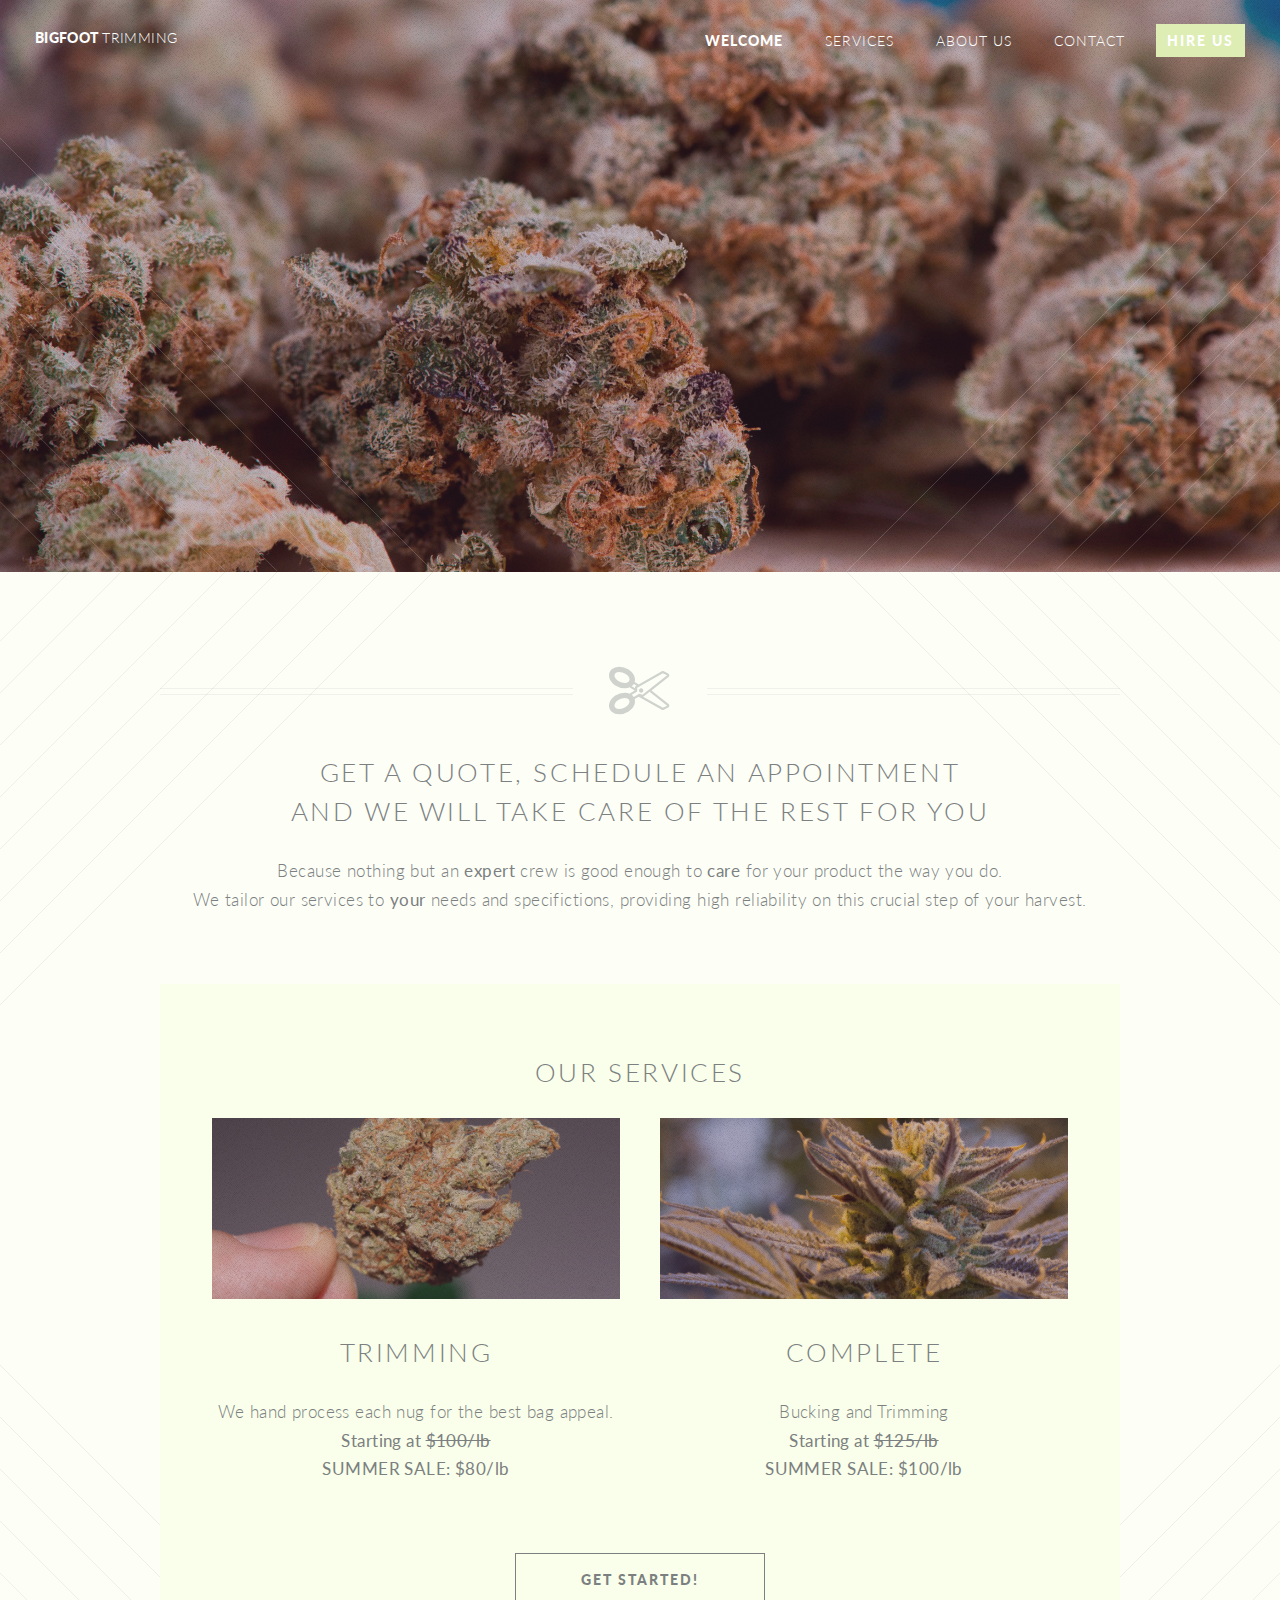
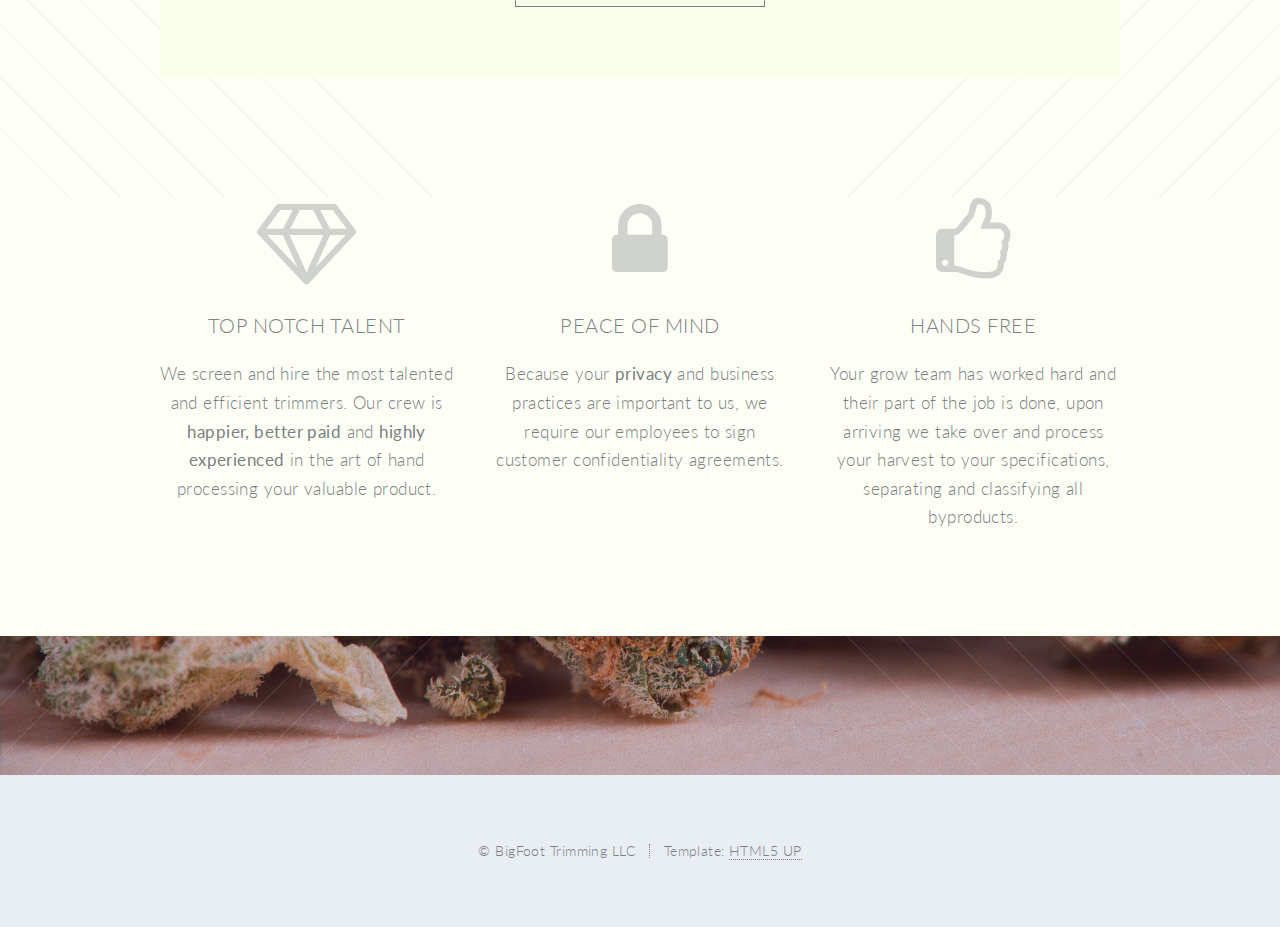
==== commit 8236231b: "Updated index.html with new pricing" ====
--- a/index.html
+++ b/index.html
@@ -13,6 +13,17 @@
 		<link rel="stylesheet" href="assets/css/main.css" />
 		<!--[if lte IE 8]><link rel="stylesheet" href="assets/css/ie8.css" /><![endif]-->
 		<!--[if lte IE 9]><link rel="stylesheet" href="assets/css/ie9.css" /><![endif]-->
+		 
+		<meta name="google-site-verification" content="scAAouZG3nxGBh_J2k4H9AyY5TBNGvaFhi_Wq1DXtm0" />
+		<!-- Global Site Tag (gtag.js) - Google Analytics -->
+<script async src="https://www.googletagmanager.com/gtag/js?id=UA-107415974-1"></script>
+<script>
+  window.dataLayer = window.dataLayer || [];
+  function gtag(){dataLayer.push(arguments)};
+  gtag('js', new Date());
+
+  gtag('config', 'UA-107415974-1');
+</script>
 	</head>
 	<body class="index">
 		<div id="page-wrapper">
@@ -113,10 +124,11 @@
 									<section>
 										<a href="services.html" class="image featured"><img src="images/pic01.jpg" alt="" /></a>
 										<header>
-											<h2>Manicure</h2>
+											<h2>Trimming</h2>
 										</header>
 										<p>We hand process each nug for the best bag appeal.
-                                        <br /> <b>Starting at $150/lb</b></p>
+                                        					<br /> <b>Starting at <strike>$100/lb</strike></b><br />
+                                            					<b><font>SUMMER SALE: $80/lb</font></b></p>
 									</section>
 
 								</div>
@@ -127,8 +139,9 @@
 										<header>
 											<h2>Complete</h2>
 										</header>
-										<p>Bucking, hand finish and machine processing
-                                        <br /> <b>Starting at $200/lb</b></p>
+										<p>Bucking and Trimming
+                                            					<br /> <b>Starting at <strike>$125/lb</strike></b><br />
+                                            					<b><font>SUMMER SALE: $100/lb</font></b></p>
 									</section>
 
 								</div>
@@ -271,4 +284,4 @@
 			<script src="assets/js/main.js"></script>
 
 	</body>
-</html>+</html>
